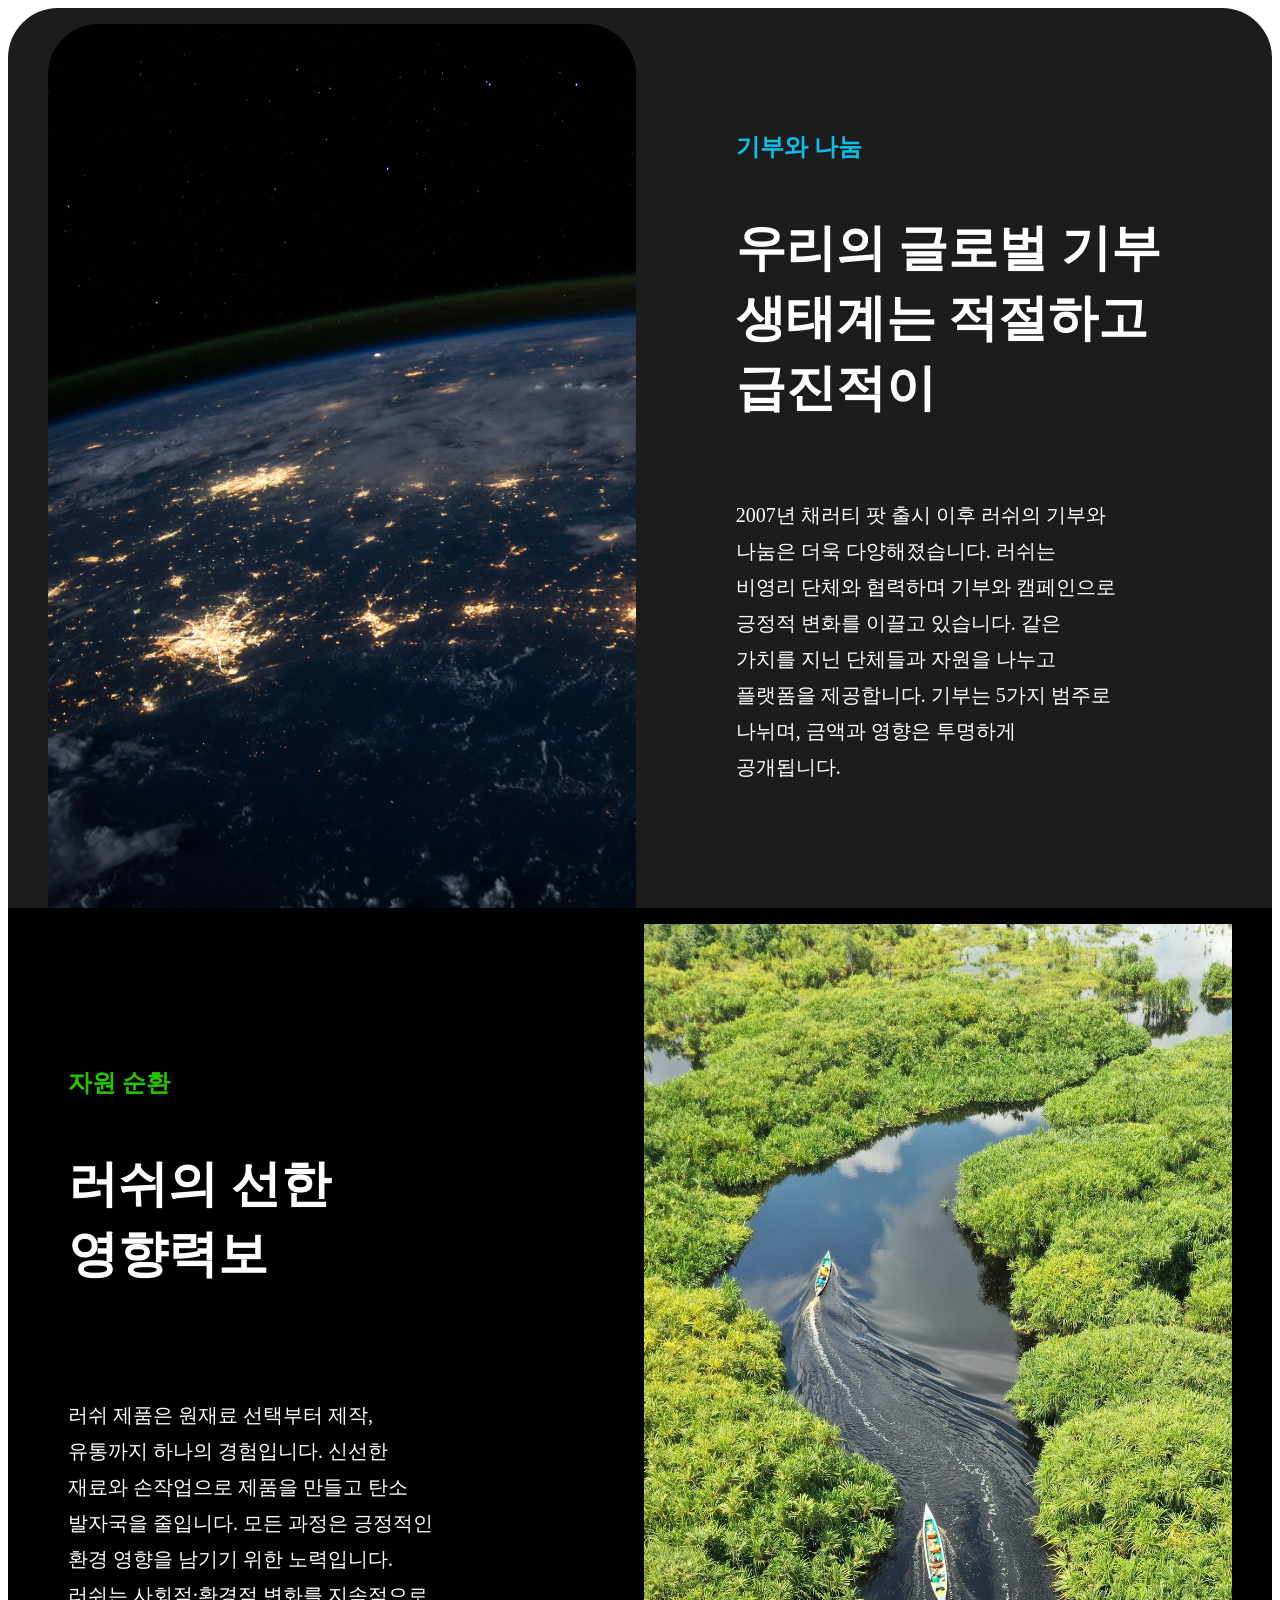
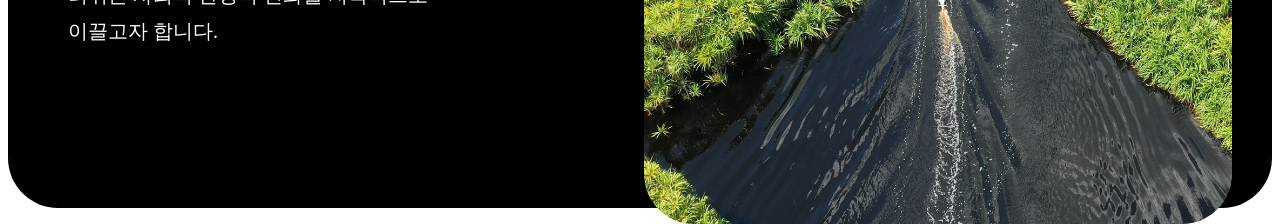
==== 실험실.html @ fdab133f "10" ====
<!DOCTYPE html>
<html lang="ko">

<head>
  <meta charset="UTF-8" />
  <meta name="viewport" content="width=device-width, initial-scale=1.0" />
  <title>Campaign Scroll Typing</title>
  <style>
    /* campaign_container */
    .campaign_container.donate>figure {
      background: url(../image/campaign_1.svg);
      width: 50%;
      height: 100vh;
      border-radius: 50px 50px 0 0;
      background-size: cover;
    }

    .campaign_container.resource>figure {
      background: url(../image/campaign_2.svg);
      width: 50%;
      height: 100vh;
      border-radius: 0 0 50px 50px;
      background-size: cover;
    }

    .campaign_container {
      display: flex;
      background-color: #1d1c1c;
      color: #fff;
      height: 100vh;
      opacity: 0;
      transform: translateY(40px);
      transition: 1s ease-out, transform 1s ease-out;
      border-radius: 50px 50px 0 0;
    }

    .campaign_container.resource {
      border-radius: 0 0 50px 50px;
      background-color: #000;
    }

    .campaign_container.visible {
      opacity: 1;
      transform: translateY(0);
    }

    .campaign_top.donate>h2 {
      color: #0DBFE7;
      font-size: 24px;
      margin-bottom: 20px;
    }

    .campaign_top.resource>h2 {
      color: #28C400;
      font-size: 24px;
      margin-bottom: 20px;
    }

    .campaign_text_content {
      width: 50%;
      height: 100vh;
      display: flex;
      flex-direction: column;
      justify-content: space-evenly;
      padding: 100px 60px;
      box-sizing: border-box;
    }

    .campaign_top>p {
      line-height: 1.4;
      font-size: 50px;
      font-weight: 600;
      width: 90%;
      word-break: keep-all;
    }

    .campaign_text_content>p {
      font-size: 20px;
      width: 80%;
      line-height: 36px;
      word-break: keep-all;
    }
  </style>
</head>

<body>

  <section class="campaign_container donate">
    <figure></figure>
    <div class="campaign_text_content">
      <div class="campaign_top donate">
        <h2>기부와 나눔</h2>
        <p id="donate-typewriter"></p>
      </div>
      <p>
        2007년 채러티 팟 출시 이후 러쉬의 기부와 나눔은 더욱 다양해졌습니다.
        러쉬는 비영리 단체와 협력하며 기부와 캠페인으로 긍정적 변화를 이끌고 있습니다.
        같은 가치를 지닌 단체들과 자원을 나누고 플랫폼을 제공합니다.
        기부는 5가지 범주로 나뉘며, 금액과 영향은 투명하게 공개됩니다.
      </p>
    </div>
  </section>

  <section class="campaign_container resource">
    <div class="campaign_text_content">
      <div class="campaign_top resource">
        <h2>자원 순환</h2>
        <p id="resource-typewriter"></p>
      </div>
      <p>
        러쉬 제품은 원재료 선택부터 제작, 유통까지 하나의 경험입니다.
        신선한 재료와 손작업으로 제품을 만들고 탄소 발자국을 줄입니다.
        모든 과정은 긍정적인 환경 영향을 남기기 위한 노력입니다.
        러쉬는 사회적·환경적 변화를 지속적으로 이끌고자 합니다.
      </p>
    </div>
    <figure></figure>
  </section>

  <script>
    const fadeupSection = document.querySelectorAll(".campaign_container");

    const observer = new IntersectionObserver((entries) => {
      entries.forEach(entry => {
        if (entry.isIntersecting) {
          entry.target.classList.add('visible');
        }
      });
    }, {
      threshold: 0.2
    });

    fadeupSection.forEach(section => observer.observe(section));

    const donateText = `우리의 글로벌 기부 생태계는
적절하고 급진적이며 광범위 합니다.`;
    const resourceText = `러쉬의 선한 영향력보고서`;

    const speed = 60;

    function typeWriter(targetId, text, callback) {
      let i = 0;
      const element = document.getElementById(targetId);

      function typing() {
        if (i < text.length) {
          element.innerHTML += text.charAt(i);
          i++;
          setTimeout(typing, speed);
        } else {
          if (callback) callback();
        }
      }
      typing();
    }

    window.onload = function () {
      const donateContainer = document.querySelector(".campaign_container.donate");
      const resourceContainer = document.querySelector(".campaign_container.resource");

      let donateStarted = false;
      let resourceStarted = false;

      const observer = new IntersectionObserver((entries) => {
        entries.forEach(entry => {
          if (entry.isIntersecting) {
            if (entry.target.classList.contains('donate') && !donateStarted) {
              donateStarted = true;
              entry.target.classList.add('visible');
              typeWriter("donate-typewriter", donateText);
            }
            if (entry.target.classList.contains('resource') && !resourceStarted) {
              resourceStarted = true;
              entry.target.classList.add('visible');
              typeWriter("resource-typewriter", resourceText);
            }
          }
        })
      }, {
        threshold: 0.5
      })
      observer.observe(donateContainer);
      observer.observe(resourceContainer);
    }
    F
  </script>

</body>

</html>
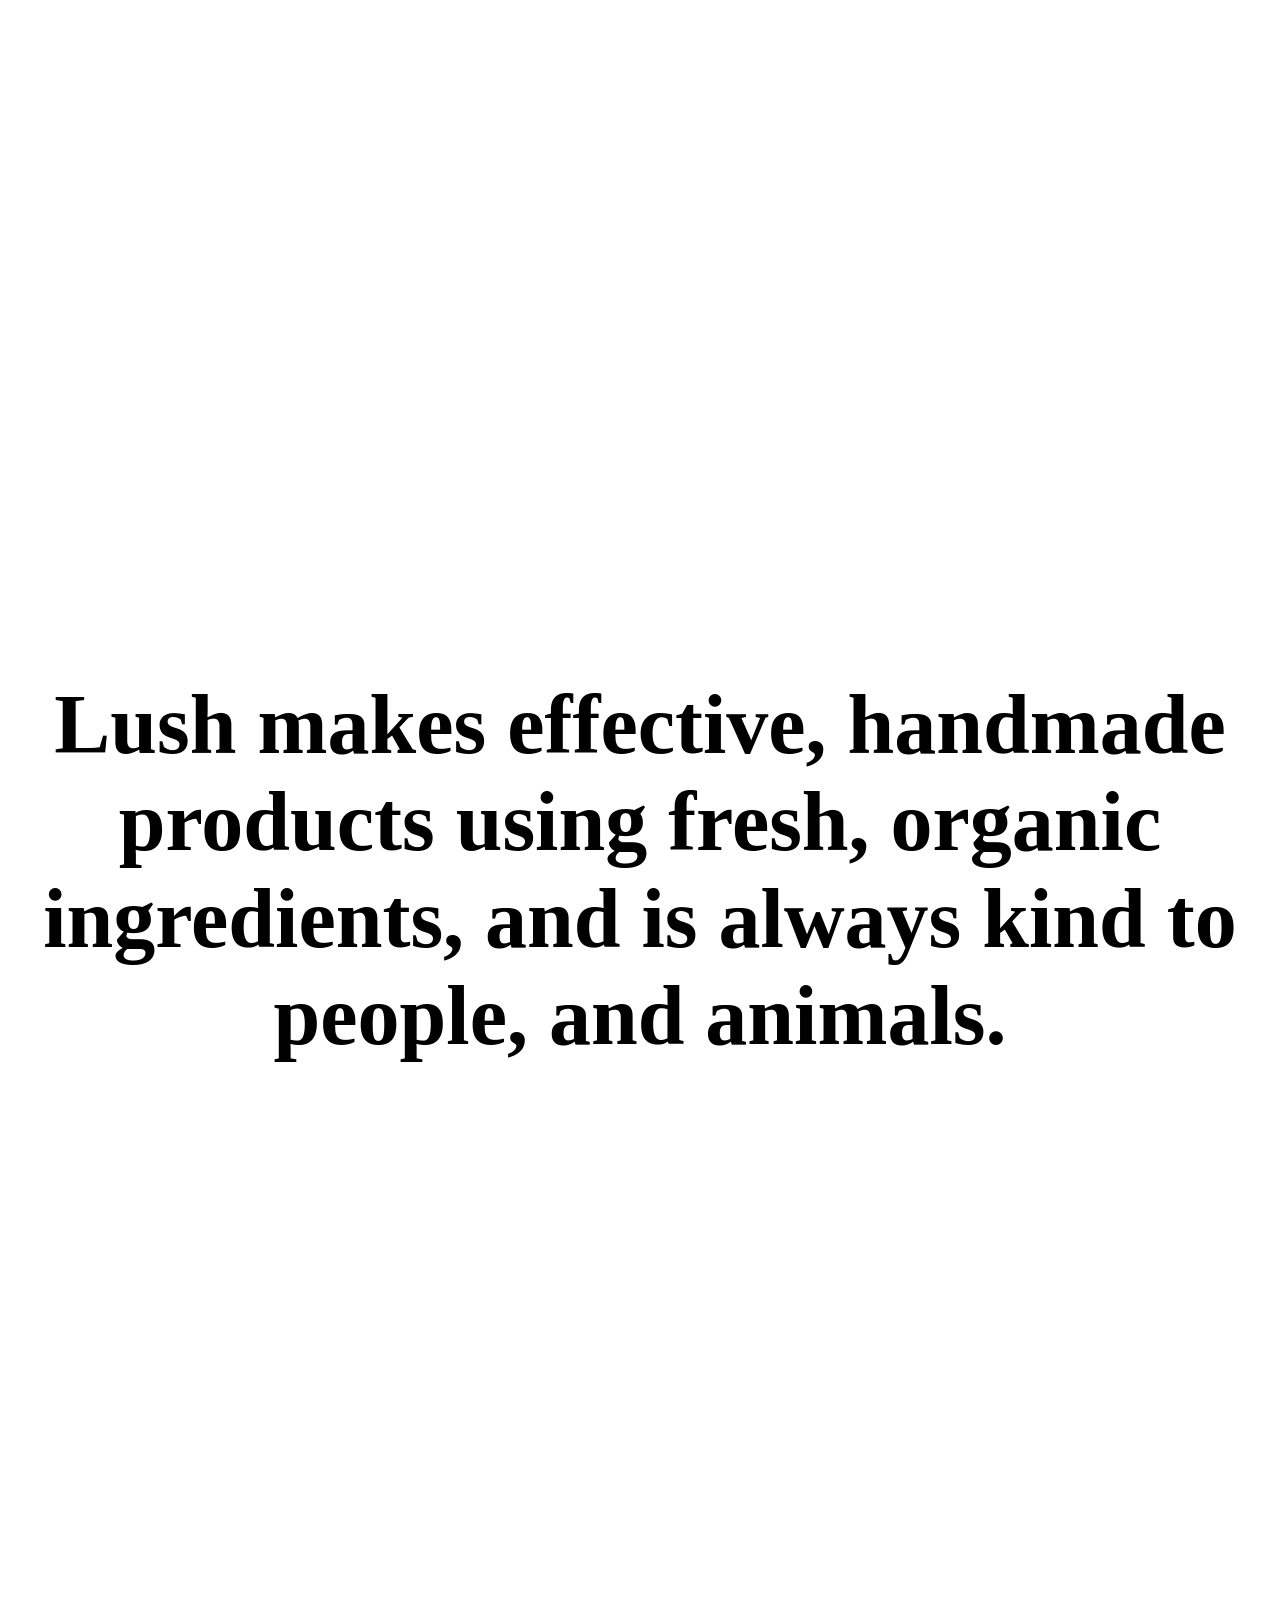
==== commit 8bb60159: "11" ====
--- a/실험실.html
+++ b/실험실.html
@@ -6,185 +6,202 @@
   <meta name="viewport" content="width=device-width, initial-scale=1.0" />
   <title>Campaign Scroll Typing</title>
   <style>
-    /* campaign_container */
-    .campaign_container.donate>figure {
-      background: url(../image/campaign_1.svg);
-      width: 50%;
-      height: 100vh;
-      border-radius: 50px 50px 0 0;
-      background-size: cover;
-    }
-
-    .campaign_container.resource>figure {
-      background: url(../image/campaign_2.svg);
-      width: 50%;
-      height: 100vh;
-      border-radius: 0 0 50px 50px;
-      background-size: cover;
-    }
-
-    .campaign_container {
-      display: flex;
-      background-color: #1d1c1c;
+    .main_container {
       color: #fff;
-      height: 100vh;
-      opacity: 0;
-      transform: translateY(40px);
-      transition: 1s ease-out, transform 1s ease-out;
-      border-radius: 50px 50px 0 0;
-    }
-
-    .campaign_container.resource {
-      border-radius: 0 0 50px 50px;
-      background-color: #000;
-    }
-
-    .campaign_container.visible {
-      opacity: 1;
-      transform: translateY(0);
-    }
-
-    .campaign_top.donate>h2 {
-      color: #0DBFE7;
-      font-size: 24px;
-      margin-bottom: 20px;
-    }
-
-    .campaign_top.resource>h2 {
-      color: #28C400;
-      font-size: 24px;
-      margin-bottom: 20px;
-    }
-
-    .campaign_text_content {
-      width: 50%;
-      height: 100vh;
+      z-index: 1;
+      width: 100%;
+      height: 400vh;
       display: flex;
       flex-direction: column;
-      justify-content: space-evenly;
-      padding: 100px 60px;
-      box-sizing: border-box;
-    }
-
-    .campaign_top>p {
-      line-height: 1.4;
-      font-size: 50px;
+      gap: 400px;
+    }
+
+    header {
+      padding: 32px;
+      display: flex;
+      align-items: center;
+      width: 50%;
+      justify-content: space-between;
+      z-index: 2;
+      position: relative;
+    }
+
+    .header_menu_button {
+      display: flex;
+      align-items: center;
+    }
+
+    .ham_container {
+      padding: 16px 0;
+    }
+
+    .hamburger {
+      width: 40px;
+      height: 3px;
+      background-color: #fff;
+      position: relative;
+      transition: 0.3s;
+    }
+
+    .hamburger.active {
+      background-color: transparent;
+    }
+
+    .hamburger::before,
+    .hamburger::after {
+      content: "";
+      width: 40px;
+      height: 3px;
+      background-color: #fff;
+      display: block;
+      position: absolute;
+      left: 0;
+      transition: 0.3s;
+    }
+
+    .hamburger::before {
+      top: -10px;
+    }
+
+    .hamburger::after {
+      top: 10px;
+    }
+
+    .hamburger.active::before {
+      transform: rotate(-45deg);
+      top: 0;
+      background-color: #fff;
+    }
+
+    .hamburger.active::after {
+      transform: rotate(45deg);
+      top: 0;
+      background-color: #fff;
+    }
+
+    .header_menu_button>p {
+      font-size: 28px;
+      font-weight: 900;
+      margin-left: 16px;
+    }
+
+    .wrapper {
+      width: 100%;
+      height: 100vh;
+      background: rgba(0, 0, 0, 0.5);
+      position: absolute;
+      top: 0;
+      left: 0;
+      opacity: 0;
+      transition: 0.5s;
+    }
+
+    .wrapper.active {
+      opacity: 1;
+    }
+
+    .header_menu {
+      position: absolute;
+      top: 50%;
+      right: 15%;
+      transform: translateY(-50%);
+    }
+
+    .header_menu>li {
+      line-height: 72px;
+      font-size: 40px;
       font-weight: 600;
-      width: 90%;
-      word-break: keep-all;
-    }
-
-    .campaign_text_content>p {
-      font-size: 20px;
-      width: 80%;
-      line-height: 36px;
-      word-break: keep-all;
+    }
+
+    #main_typewriter {
+      font-size: 84px;
+      font-weight: 600;
+      padding: 32px;
+      position: sticky;
+      text-align: center;
+    }
+
+    #main_typewriter.hidden {
+      opacity: 0;
+    }
+
+    #main_typewriter span {
+      color: #7e7878;
+      transition: color 0.3s ease;
+    }
+
+    #main_typewriter span.active {
+      color: #000;
     }
   </style>
 </head>
 
 <body>
-
-  <section class="campaign_container donate">
-    <figure></figure>
-    <div class="campaign_text_content">
-      <div class="campaign_top donate">
-        <h2>기부와 나눔</h2>
-        <p id="donate-typewriter"></p>
+  <section class="main_container">
+    <header>
+      <h1>
+        <img src="./image/logo.svg" alt="로고">
+      </h1>
+      <div class="header_menu_button">
+        <div class="ham_container">
+          <div class="hamburger"></div>
+        </div>
+        <p>menu</p>
       </div>
-      <p>
-        2007년 채러티 팟 출시 이후 러쉬의 기부와 나눔은 더욱 다양해졌습니다.
-        러쉬는 비영리 단체와 협력하며 기부와 캠페인으로 긍정적 변화를 이끌고 있습니다.
-        같은 가치를 지닌 단체들과 자원을 나누고 플랫폼을 제공합니다.
-        기부는 5가지 범주로 나뉘며, 금액과 영향은 투명하게 공개됩니다.
-      </p>
+    </header>
+    <div class="wrapper">
+      <ul class="header_menu">
+        <li>Hair</li>
+        <li>Face</li>
+        <li>Hand</li>
+        <li>Body</li>
+        <li>location</li>
+      </ul>
+    </div>
+    <div class="main_text_content">
+      <p id="main_typewriter"></p>
     </div>
   </section>
 
-  <section class="campaign_container resource">
-    <div class="campaign_text_content">
-      <div class="campaign_top resource">
-        <h2>자원 순환</h2>
-        <p id="resource-typewriter"></p>
-      </div>
-      <p>
-        러쉬 제품은 원재료 선택부터 제작, 유통까지 하나의 경험입니다.
-        신선한 재료와 손작업으로 제품을 만들고 탄소 발자국을 줄입니다.
-        모든 과정은 긍정적인 환경 영향을 남기기 위한 노력입니다.
-        러쉬는 사회적·환경적 변화를 지속적으로 이끌고자 합니다.
-      </p>
-    </div>
-    <figure></figure>
-  </section>
-
   <script>
-    const fadeupSection = document.querySelectorAll(".campaign_container");
-
-    const observer = new IntersectionObserver((entries) => {
-      entries.forEach(entry => {
-        if (entry.isIntersecting) {
-          entry.target.classList.add('visible');
-        }
-      });
-    }, {
-      threshold: 0.2
+    const text = "Lush makes effective, handmade products using fresh, organic ingredients, and is always kind to people, and animals."
+
+    const container = document.getElementById("main_typewriter");
+
+    const words = text.split(/(\s+)/);
+
+    words.forEach(word => {
+      const span = document.createElement('span');
+      span.textContent = word;
+      container.appendChild(span);
     });
 
-    fadeupSection.forEach(section => observer.observe(section));
-
-    const donateText = `우리의 글로벌 기부 생태계는
-적절하고 급진적이며 광범위 합니다.`;
-    const resourceText = `러쉬의 선한 영향력보고서`;
-
-    const speed = 60;
-
-    function typeWriter(targetId, text, callback) {
-      let i = 0;
-      const element = document.getElementById(targetId);
-
-      function typing() {
-        if (i < text.length) {
-          element.innerHTML += text.charAt(i);
-          i++;
-          setTimeout(typing, speed);
-        } else {
-          if (callback) callback();
-        }
+    const spans = container.querySelectorAll('span');
+    const totalWords = spans.length;
+
+    let lastScrollY = window.scrollY;
+
+    window.addEventListener('scroll', () => {
+      const currentScrollY = window.scrollY;
+
+      if (currentScrollY > lastScrollY) { // 스크롤 내릴 때만 활성화 업데이트
+        const containerRect = container.getBoundingClientRect();
+        const windowHeight = window.innerHeight;
+
+        const scrollY = Math.min(Math.max(0, windowHeight - containerRect.top), windowHeight);
+        const scrollRatio = scrollY / windowHeight;
+
+        const activeCount = Math.floor(scrollRatio * totalWords);
+
+        spans.forEach((span, index) => {
+          if (index <= activeCount) {
+            span.classList.add('active');
+          }
+        });
       }
-      typing();
-    }
-
-    window.onload = function () {
-      const donateContainer = document.querySelector(".campaign_container.donate");
-      const resourceContainer = document.querySelector(".campaign_container.resource");
-
-      let donateStarted = false;
-      let resourceStarted = false;
-
-      const observer = new IntersectionObserver((entries) => {
-        entries.forEach(entry => {
-          if (entry.isIntersecting) {
-            if (entry.target.classList.contains('donate') && !donateStarted) {
-              donateStarted = true;
-              entry.target.classList.add('visible');
-              typeWriter("donate-typewriter", donateText);
-            }
-            if (entry.target.classList.contains('resource') && !resourceStarted) {
-              resourceStarted = true;
-              entry.target.classList.add('visible');
-              typeWriter("resource-typewriter", resourceText);
-            }
-          }
-        })
-      }, {
-        threshold: 0.5
-      })
-      observer.observe(donateContainer);
-      observer.observe(resourceContainer);
-    }
-    F
-  </script>
-
+
+      lastScrollY = currentScrollY;
+    });
+    </script>
 </body>
-
 </html>
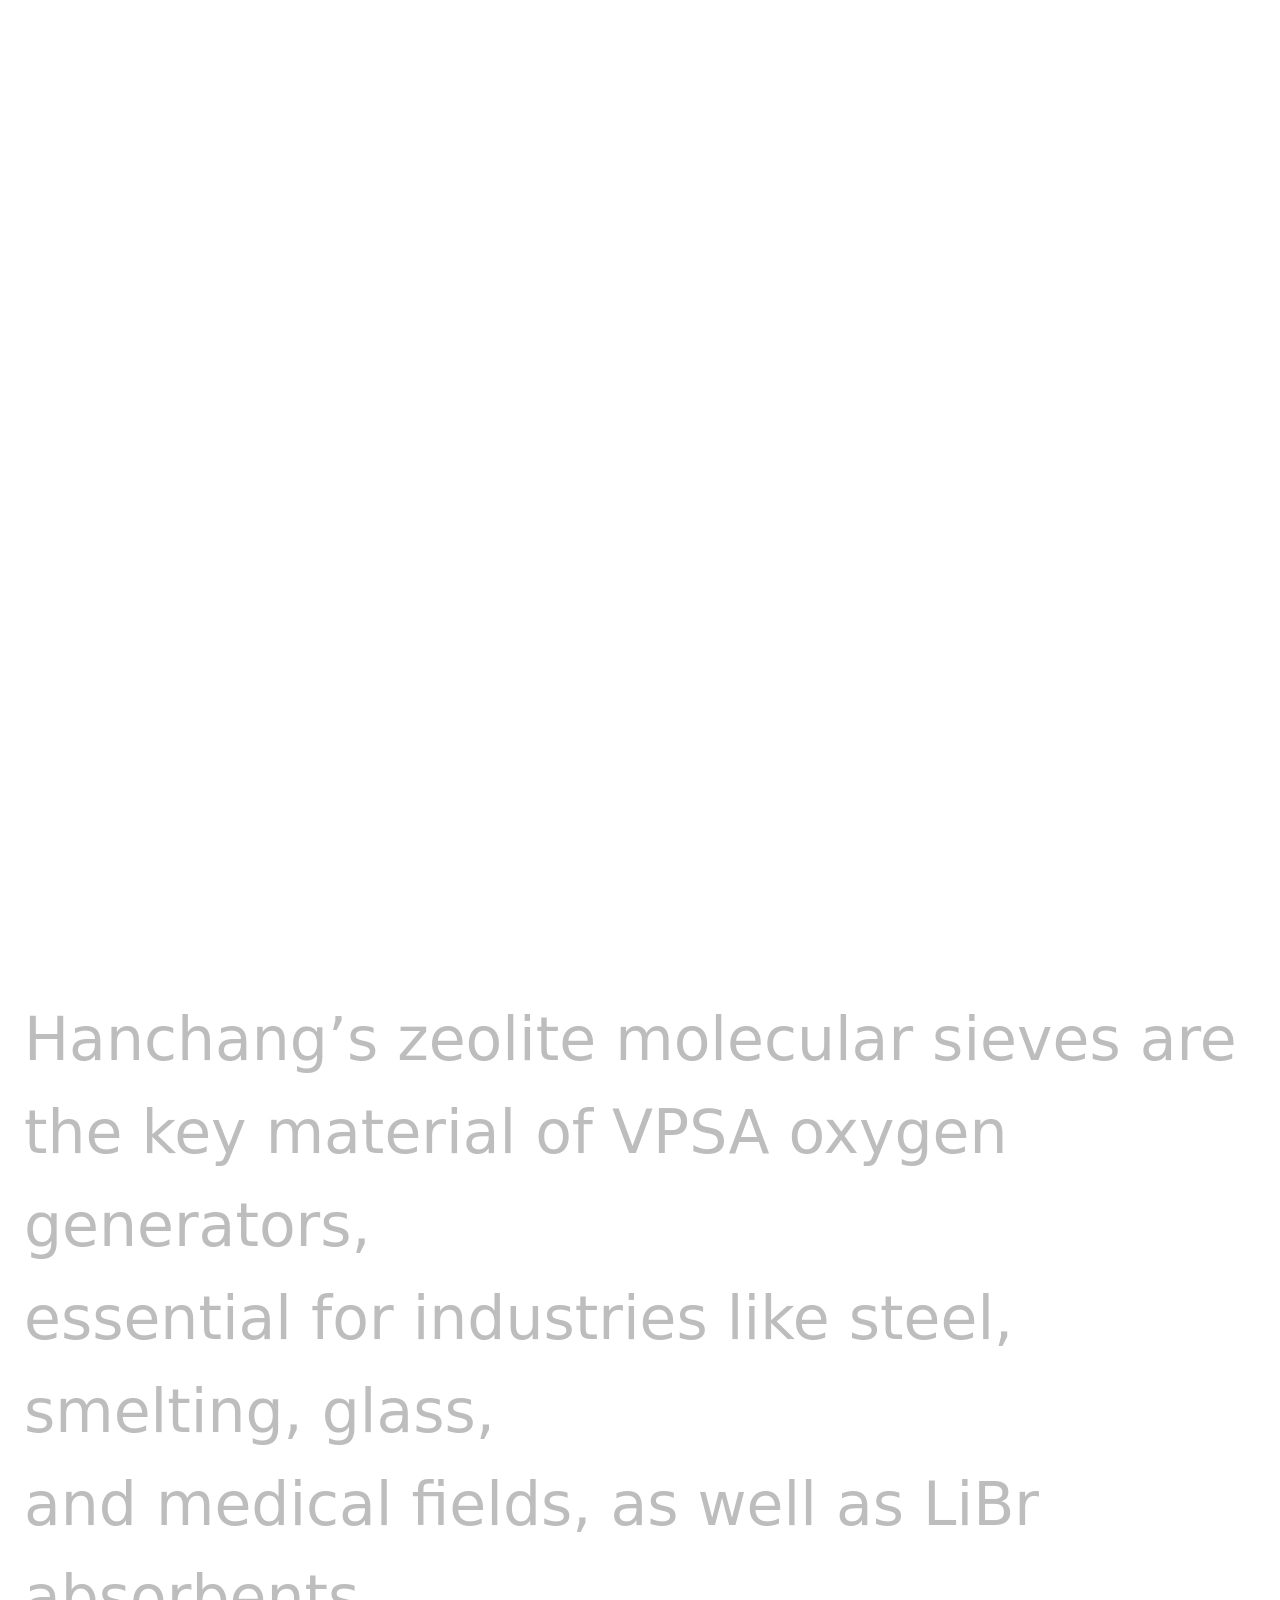
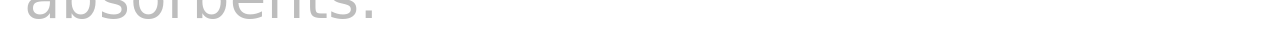
==== commit 91aac8d7: "12" ====
--- a/실험실.html
+++ b/실험실.html
@@ -2,206 +2,85 @@
 <html lang="ko">
 
 <head>
-  <meta charset="UTF-8" />
-  <meta name="viewport" content="width=device-width, initial-scale=1.0" />
-  <title>Campaign Scroll Typing</title>
-  <style>
-    .main_container {
-      color: #fff;
-      z-index: 1;
-      width: 100%;
-      height: 400vh;
-      display: flex;
-      flex-direction: column;
-      gap: 400px;
-    }
+    <meta charset="UTF-8">
+    <meta name="viewport" content="width=device-width, initial-scale=1.0">
+    <title>Document</title>
+    <style>
+        body {
+            margin: 0;
+            font-family: system-ui, sans-serif;
+        }
 
-    header {
-      padding: 32px;
-      display: flex;
-      align-items: center;
-      width: 50%;
-      justify-content: space-between;
-      z-index: 2;
-      position: relative;
-    }
+        .fill-text {
+            /* 기본 “연필선” 색 */
+            color: #bdbdbd;
+            font-size: 1.25rem;
+            line-height: 1.55;
+            white-space: pre-line;
+            /* 줄바꿈 유지 */
+            margin: 0 24px;
+            position: relative;
+            font-size: 60px;
+        }
 
-    .header_menu_button {
-      display: flex;
-      align-items: center;
-    }
+        /* 검정으로 채워질 가상요소 */
+        .fill-text::after {
+            content: attr(data-text);
+            position: absolute;
+            top: 93px;
 
-    .ham_container {
-      padding: 16px 0;
-    }
+            /* 글자 내부만 배경이 보이도록 */
+            -webkit-background-clip: text;
+            background-clip: text;
+            color: transparent;
 
-    .hamburger {
-      width: 40px;
-      height: 3px;
-      background-color: #fff;
-      position: relative;
-      transition: 0.3s;
-    }
+            /* 처음에는 폭 0%인 검정 그라디언트 */
+            background-image: linear-gradient(90deg, #000 0 0);
+            background-repeat: no-repeat;
+            background-size: 0% 100%;
 
-    .hamburger.active {
-      background-color: transparent;
-    }
+            transition: background-size 1.2s ease-out;
+        }
 
-    .hamburger::before,
-    .hamburger::after {
-      content: "";
-      width: 40px;
-      height: 3px;
-      background-color: #fff;
-      display: block;
-      position: absolute;
-      left: 0;
-      transition: 0.3s;
-    }
-
-    .hamburger::before {
-      top: -10px;
-    }
-
-    .hamburger::after {
-      top: 10px;
-    }
-
-    .hamburger.active::before {
-      transform: rotate(-45deg);
-      top: 0;
-      background-color: #fff;
-    }
-
-    .hamburger.active::after {
-      transform: rotate(45deg);
-      top: 0;
-      background-color: #fff;
-    }
-
-    .header_menu_button>p {
-      font-size: 28px;
-      font-weight: 900;
-      margin-left: 16px;
-    }
-
-    .wrapper {
-      width: 100%;
-      height: 100vh;
-      background: rgba(0, 0, 0, 0.5);
-      position: absolute;
-      top: 0;
-      left: 0;
-      opacity: 0;
-      transition: 0.5s;
-    }
-
-    .wrapper.active {
-      opacity: 1;
-    }
-
-    .header_menu {
-      position: absolute;
-      top: 50%;
-      right: 15%;
-      transform: translateY(-50%);
-    }
-
-    .header_menu>li {
-      line-height: 72px;
-      font-size: 40px;
-      font-weight: 600;
-    }
-
-    #main_typewriter {
-      font-size: 84px;
-      font-weight: 600;
-      padding: 32px;
-      position: sticky;
-      text-align: center;
-    }
-
-    #main_typewriter.hidden {
-      opacity: 0;
-    }
-
-    #main_typewriter span {
-      color: #7e7878;
-      transition: color 0.3s ease;
-    }
-
-    #main_typewriter span.active {
-      color: #000;
-    }
-  </style>
+        /* 화면에 들어오면 0 → 100 % 로 채우기 */
+        .fill-text.revealed::after {
+            background-size: 100% 100%;
+        }
+    </style>
 </head>
 
 <body>
-  <section class="main_container">
-    <header>
-      <h1>
-        <img src="./image/logo.svg" alt="로고">
-      </h1>
-      <div class="header_menu_button">
-        <div class="ham_container">
-          <div class="hamburger"></div>
-        </div>
-        <p>menu</p>
-      </div>
-    </header>
-    <div class="wrapper">
-      <ul class="header_menu">
-        <li>Hair</li>
-        <li>Face</li>
-        <li>Hand</li>
-        <li>Body</li>
-        <li>location</li>
-      </ul>
-    </div>
-    <div class="main_text_content">
-      <p id="main_typewriter"></p>
-    </div>
-  </section>
+    <section style="height:100vh"></section> <!-- 테스트용 여유 스크롤 -->
 
-  <script>
-    const text = "Lush makes effective, handmade products using fresh, organic ingredients, and is always kind to people, and animals."
+    <p class="fill-text" data-text="Hanchang’s zeolite molecular sieves are
+    the key material of VPSA oxygen generators,
+    essential for industries like steel, smelting, glass,
+    and medical fields, as well as LiBr absorbents.">
+        Hanchang’s zeolite molecular sieves are
+        the key material of VPSA oxygen generators,
+        essential for industries like steel, smelting, glass,
+        and medical fields, as well as LiBr absorbents.
+    </p>
 
-    const container = document.getElementById("main_typewriter");
 
-    const words = text.split(/(\s+)/);
+    <script>
+        const target = document.querySelector('.fill-text');
 
-    words.forEach(word => {
-      const span = document.createElement('span');
-      span.textContent = word;
-      container.appendChild(span);
-    });
+        const io = new IntersectionObserver(entries => {
+            entries.forEach(e => {
+                if (e.isIntersecting) {
+                    target.classList.add('revealed');   // 보이면 색 채우기
+                } else {
+                    target.classList.remove('revealed'); // 벗어나면 다시 회색
+                }
+            });
+        }, { threshold: 0.6 });  // 60 % 정도 보일 때 트리거
 
-    const spans = container.querySelectorAll('span');
-    const totalWords = spans.length;
+        io.observe(target);
 
-    let lastScrollY = window.scrollY;
 
-    window.addEventListener('scroll', () => {
-      const currentScrollY = window.scrollY;
-
-      if (currentScrollY > lastScrollY) { // 스크롤 내릴 때만 활성화 업데이트
-        const containerRect = container.getBoundingClientRect();
-        const windowHeight = window.innerHeight;
-
-        const scrollY = Math.min(Math.max(0, windowHeight - containerRect.top), windowHeight);
-        const scrollRatio = scrollY / windowHeight;
-
-        const activeCount = Math.floor(scrollRatio * totalWords);
-
-        spans.forEach((span, index) => {
-          if (index <= activeCount) {
-            span.classList.add('active');
-          }
-        });
-      }
-
-      lastScrollY = currentScrollY;
-    });
     </script>
 </body>
+
+
 </html>
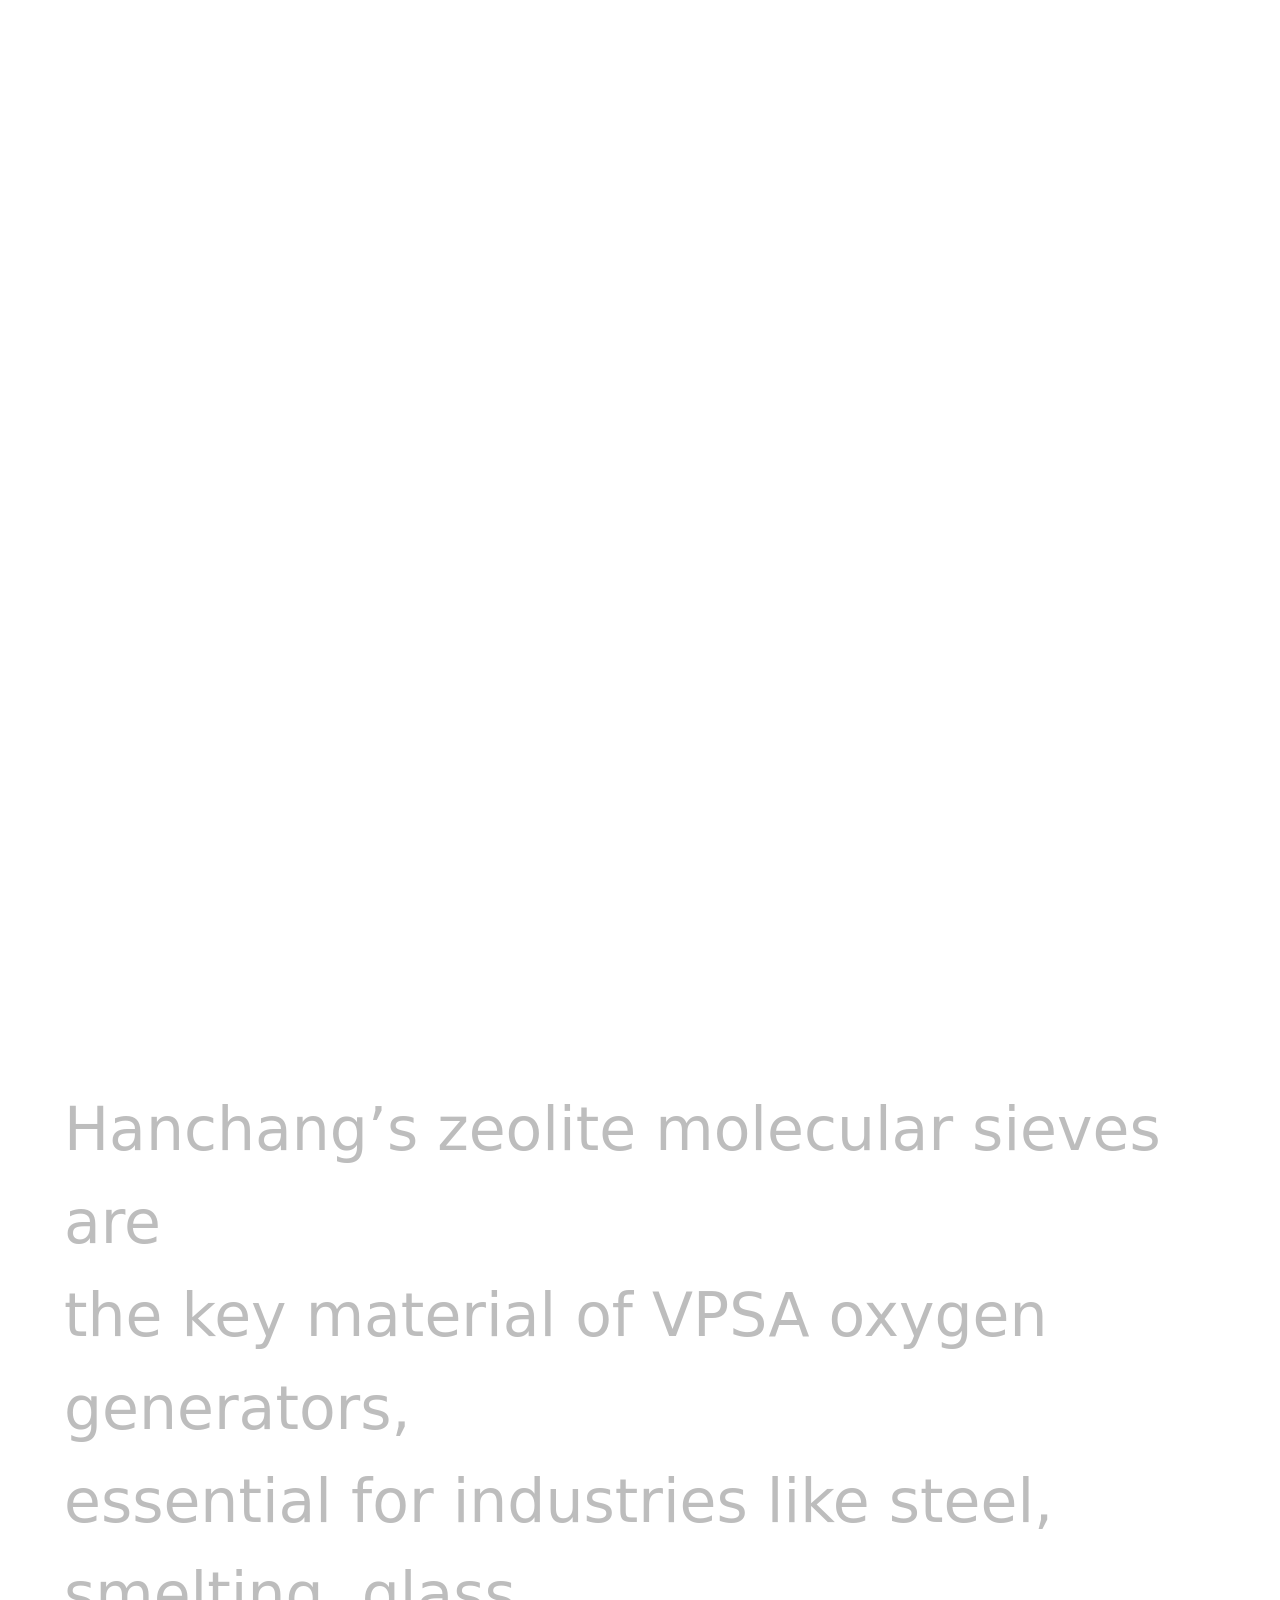
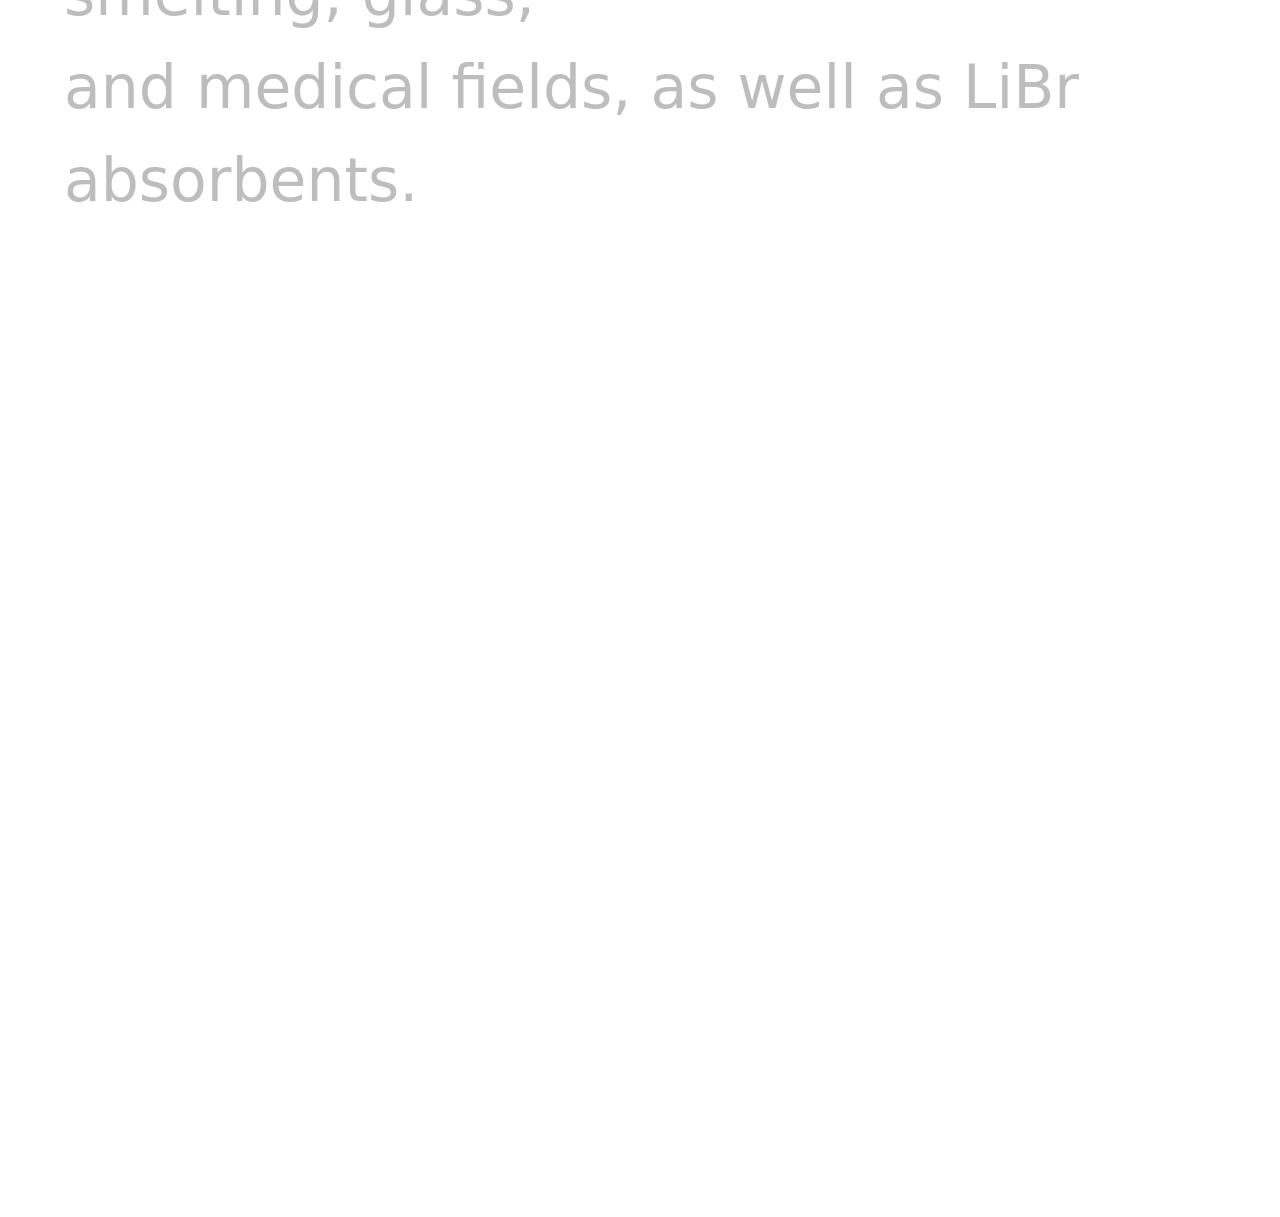
==== commit eef77085: "13" ====
--- a/실험실.html
+++ b/실험실.html
@@ -18,7 +18,7 @@
             line-height: 1.55;
             white-space: pre-line;
             /* 줄바꿈 유지 */
-            margin: 0 24px;
+            margin: 0 5vw;
             position: relative;
             font-size: 60px;
         }
@@ -50,7 +50,7 @@
 </head>
 
 <body>
-    <section style="height:100vh"></section> <!-- 테스트용 여유 스크롤 -->
+    <section style="height:110vh"></section> <!-- 테스트용 여유 스크롤 -->
 
     <p class="fill-text" data-text="Hanchang’s zeolite molecular sieves are
     the key material of VPSA oxygen generators,
@@ -62,6 +62,7 @@
         and medical fields, as well as LiBr absorbents.
     </p>
 
+    <section style="height:110vh"></section>
 
     <script>
         const target = document.querySelector('.fill-text');
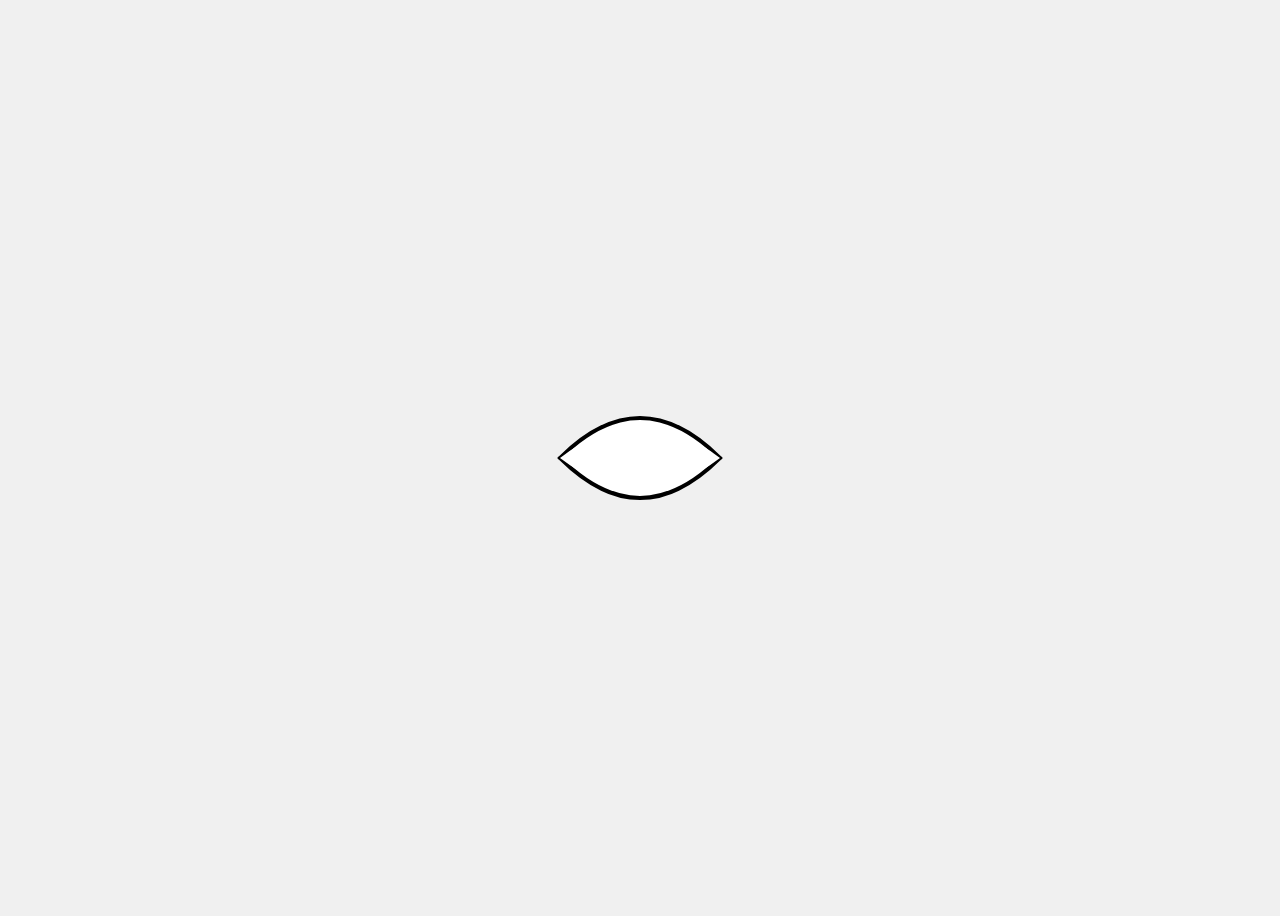
==== commit e81acfc2: "1" ====
--- a/실험실.html
+++ b/실험실.html
@@ -1,87 +1,41 @@
 <!DOCTYPE html>
-<html lang="ko">
+<html lang="en">
+<head>
+  <meta charset="UTF-8">
+  <title>Eye Blink</title>
+  <style>
+    body {
+      background-color: #f0f0f0;
+      display: flex;
+      justify-content: center;
+      align-items: center;
+      height: 100vh;
+    }
+  </style>
+</head>
+<body>
 
-<head>
-    <meta charset="UTF-8">
-    <meta name="viewport" content="width=device-width, initial-scale=1.0">
-    <title>Document</title>
-    <style>
-        body {
-            margin: 0;
-            font-family: system-ui, sans-serif;
-        }
+<svg width="200" height="200" viewBox="0 0 200 200">
+  <!-- 눈 모양 (테두리) -->
+  <path d="M 20 100 Q 100 20 180 100 Q 100 180 20 100 Z" fill="white" stroke="black" stroke-width="4"/>
+  
+  <!-- 눈동자 -->
+  <circle cx="100" cy="100" r="20" fill="black" />
 
-        .fill-text {
-            /* 기본 “연필선” 색 */
-            color: #bdbdbd;
-            font-size: 1.25rem;
-            line-height: 1.55;
-            white-space: pre-line;
-            /* 줄바꿈 유지 */
-            margin: 0 5vw;
-            position: relative;
-            font-size: 60px;
-        }
+  <!-- 눈꺼풀 -->
+  <path id="eyelid" d="M 20 100 Q 100 100 180 100 Q 100 100 20 100 Z" fill="white">
+    <animate 
+      attributeName="d" 
+      dur="2s" 
+      repeatCount="indefinite"
+      values="
+        M 20 100 Q 100 100 180 100 Q 100 100 20 100 Z; 
+        M 20 100 Q 100 20 180 100 Q 100 180 20 100 Z; 
+        M 20 100 Q 100 100 180 100 Q 100 100 20 100 Z
+      "
+    />
+  </path>
+</svg>
 
-        /* 검정으로 채워질 가상요소 */
-        .fill-text::after {
-            content: attr(data-text);
-            position: absolute;
-            top: 93px;
-
-            /* 글자 내부만 배경이 보이도록 */
-            -webkit-background-clip: text;
-            background-clip: text;
-            color: transparent;
-
-            /* 처음에는 폭 0%인 검정 그라디언트 */
-            background-image: linear-gradient(90deg, #000 0 0);
-            background-repeat: no-repeat;
-            background-size: 0% 100%;
-
-            transition: background-size 1.2s ease-out;
-        }
-
-        /* 화면에 들어오면 0 → 100 % 로 채우기 */
-        .fill-text.revealed::after {
-            background-size: 100% 100%;
-        }
-    </style>
-</head>
-
-<body>
-    <section style="height:110vh"></section> <!-- 테스트용 여유 스크롤 -->
-
-    <p class="fill-text" data-text="Hanchang’s zeolite molecular sieves are
-    the key material of VPSA oxygen generators,
-    essential for industries like steel, smelting, glass,
-    and medical fields, as well as LiBr absorbents.">
-        Hanchang’s zeolite molecular sieves are
-        the key material of VPSA oxygen generators,
-        essential for industries like steel, smelting, glass,
-        and medical fields, as well as LiBr absorbents.
-    </p>
-
-    <section style="height:110vh"></section>
-
-    <script>
-        const target = document.querySelector('.fill-text');
-
-        const io = new IntersectionObserver(entries => {
-            entries.forEach(e => {
-                if (e.isIntersecting) {
-                    target.classList.add('revealed');   // 보이면 색 채우기
-                } else {
-                    target.classList.remove('revealed'); // 벗어나면 다시 회색
-                }
-            });
-        }, { threshold: 0.6 });  // 60 % 정도 보일 때 트리거
-
-        io.observe(target);
-
-
-    </script>
 </body>
-
-
-</html>+</html>
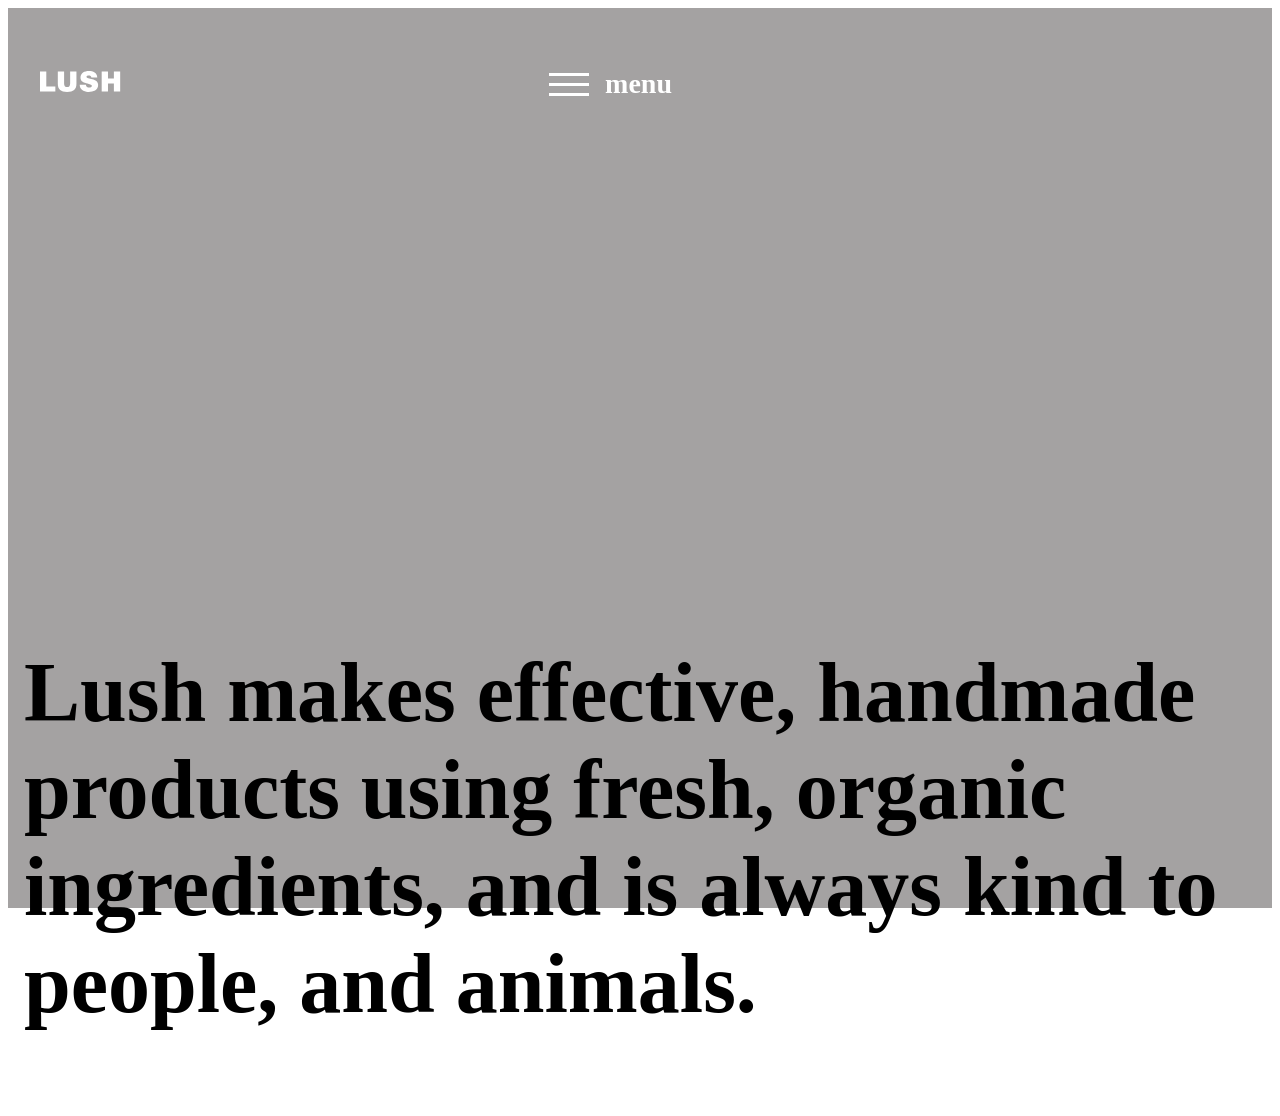
==== commit 3f8f7c80: "Create 실험실.html" ====
--- a/실험실.html
+++ b/실험실.html
@@ -1,41 +1,217 @@
 <!DOCTYPE html>
 <html lang="en">
+
 <head>
-  <meta charset="UTF-8">
-  <title>Eye Blink</title>
-  <style>
-    body {
-      background-color: #f0f0f0;
-      display: flex;
-      justify-content: center;
-      align-items: center;
-      height: 100vh;
-    }
-  </style>
+    <meta charset="UTF-8">
+    <meta name="viewport" content="width=device-width, initial-scale=1.0">
+    <title>Document</title>
+    <style>
+        .main_container {
+            background-color: #a4a2a2;
+            color: #fff;
+            z-index: 1;
+            width: 100%;
+            height: 100vh;
+            display: flex;
+            flex-direction: column;
+            gap: 400px;
+        }
+
+        header {
+            padding: 32px;
+            display: flex;
+            align-items: center;
+            width: 50%;
+            justify-content: space-between;
+            z-index: 2;
+            position: relative;
+        }
+
+        .header_menu_button {
+            display: flex;
+            align-items: center;
+        }
+
+        .ham_container {
+            padding: 16px 0;
+        }
+
+        .hamburger {
+            width: 40px;
+            height: 3px;
+            background-color: #fff;
+            position: relative;
+            transition: 0.3s;
+        }
+
+        .hamburger.active {
+            background-color: transparent;
+        }
+
+        .hamburger::before,
+        .hamburger::after {
+            content: "";
+            width: 40px;
+            height: 3px;
+            background-color: #fff;
+            display: block;
+            position: absolute;
+            left: 0;
+            transition: 0.3s;
+        }
+
+        .hamburger::before {
+            top: -10px;
+        }
+
+        .hamburger::after {
+            top: 10px;
+        }
+
+        .hamburger.active::before {
+            transform: rotate(-45deg);
+            top: 0;
+            background-color: #fff;
+        }
+
+        .hamburger.active::after {
+            transform: rotate(45deg);
+            top: 0;
+            background-color: #fff;
+        }
+
+        .header_menu_button>p {
+            font-size: 28px;
+            font-weight: 900;
+            margin-left: 16px;
+        }
+
+        body.lock-scroll {
+            overflow: hidden;
+            height: 100%;
+            touch-action: none;
+        }
+
+        .wrapper {
+            width: 100%;
+            height: 100vh;
+            background: rgba(0, 0, 0, 0.5);
+            position: absolute;
+            top: 0;
+            left: 0;
+            opacity: 0;
+            transition: 0.5s;
+        }
+
+        .wrapper.active {
+            opacity: 1;
+        }
+
+        .header_menu {
+            position: absolute;
+            top: 50%;
+            right: 15%;
+            transform: translateY(-50%);
+        }
+
+        .header_menu>li {
+            line-height: 72px;
+            font-size: 40px;
+            font-weight: 600;
+        }
+
+        #main_typewriter {
+            font-size: 84px;
+            font-weight: 600;
+            position: relative;
+            padding: 0 16px;
+            color: #000;
+            box-sizing: border-box;
+        }
+
+        #main_typewriter::after {
+            content: attr(data-text);
+            position: absolute;
+            top: 0;
+            left: 0;
+            padding: 0 16px;
+
+            width: 100%;
+            height: 120%;
+            color: transparent;
+            -webkit-background-clip: text;
+            background-clip: text;
+            background-image: linear-gradient(90deg, #fff 0 0);
+
+            background-repeat: no-repeat;
+            background-size: var(--bg-fill, 0%) 100%;
+
+            pointer-events: none;
+        }
+
+        #main_typewriter.revealed::after {
+            background-size: 100% 100%;
+        }
+
+        #main_typewriter.hidden {
+            display: none;
+        }
+    </style>
 </head>
+
 <body>
-
-<svg width="200" height="200" viewBox="0 0 200 200">
-  <!-- 눈 모양 (테두리) -->
-  <path d="M 20 100 Q 100 20 180 100 Q 100 180 20 100 Z" fill="white" stroke="black" stroke-width="4"/>
-  
-  <!-- 눈동자 -->
-  <circle cx="100" cy="100" r="20" fill="black" />
-
-  <!-- 눈꺼풀 -->
-  <path id="eyelid" d="M 20 100 Q 100 100 180 100 Q 100 100 20 100 Z" fill="white">
-    <animate 
-      attributeName="d" 
-      dur="2s" 
-      repeatCount="indefinite"
-      values="
-        M 20 100 Q 100 100 180 100 Q 100 100 20 100 Z; 
-        M 20 100 Q 100 20 180 100 Q 100 180 20 100 Z; 
-        M 20 100 Q 100 100 180 100 Q 100 100 20 100 Z
-      "
-    />
-  </path>
-</svg>
-
+    <section class="main_container">
+        <header>
+            <h1>
+                <img src="./image/logo.svg" alt="로고">
+            </h1>
+            <div class="header_menu_button">
+                <div class="ham_container">
+                    <div class="hamburger"></div>
+                </div>
+                <p>menu</p>
+            </div>
+        </header>
+        <div class="wrapper">
+            <ul class="header_menu">
+                <li>Hair</li>
+                <li>Face</li>
+                <li>Hand</li>
+                <li>Body</li>
+                <li>location</li>
+            </ul>
+        </div>
+        <div class="main_text_content">
+            <p id="main_typewriter"
+                data-text="Lush makes effective, handmade products using fresh, organic ingredients, and is always kind to people, and animals.">
+                Lush makes effective, handmade products using fresh, organic ingredients, and is always kind to people,
+                and animals.
+            </p>
+        </div>
+    </section>
+
+    <script>
+        const target = document.getElementById("main_typewriter");
+        const mainContainer = document.querySelector(".main_container");
+
+        window.addEventListener("scroll", () => {
+            const sectionTop = mainContainer.offsetTop;
+            const sectionHeight = mainContainer.offsetHeight;
+            const scrollY = window.scrollY;
+
+            // 현재 메인 섹션 내에서의 스크롤 거리
+            const distanceScrolled = scrollY - sectionTop;
+
+            // 메인 섹션 내 스크롤 비율 (0 ~ 1 사이)
+            const scrollRatio = Math.min(Math.max(distanceScrolled / sectionHeight, 0), 1);
+
+            const acceleratedRatio = Math.min(scrollRatio * 2.0, 1);
+
+            // 백분율 계산 후 CSS 변수로 적용
+            const percent = acceleratedRatio * 100;
+            target.style.setProperty('--bg-fill', `${percent}%`);
+        });
+    </script>
 </body>
-</html>
+
+</html>
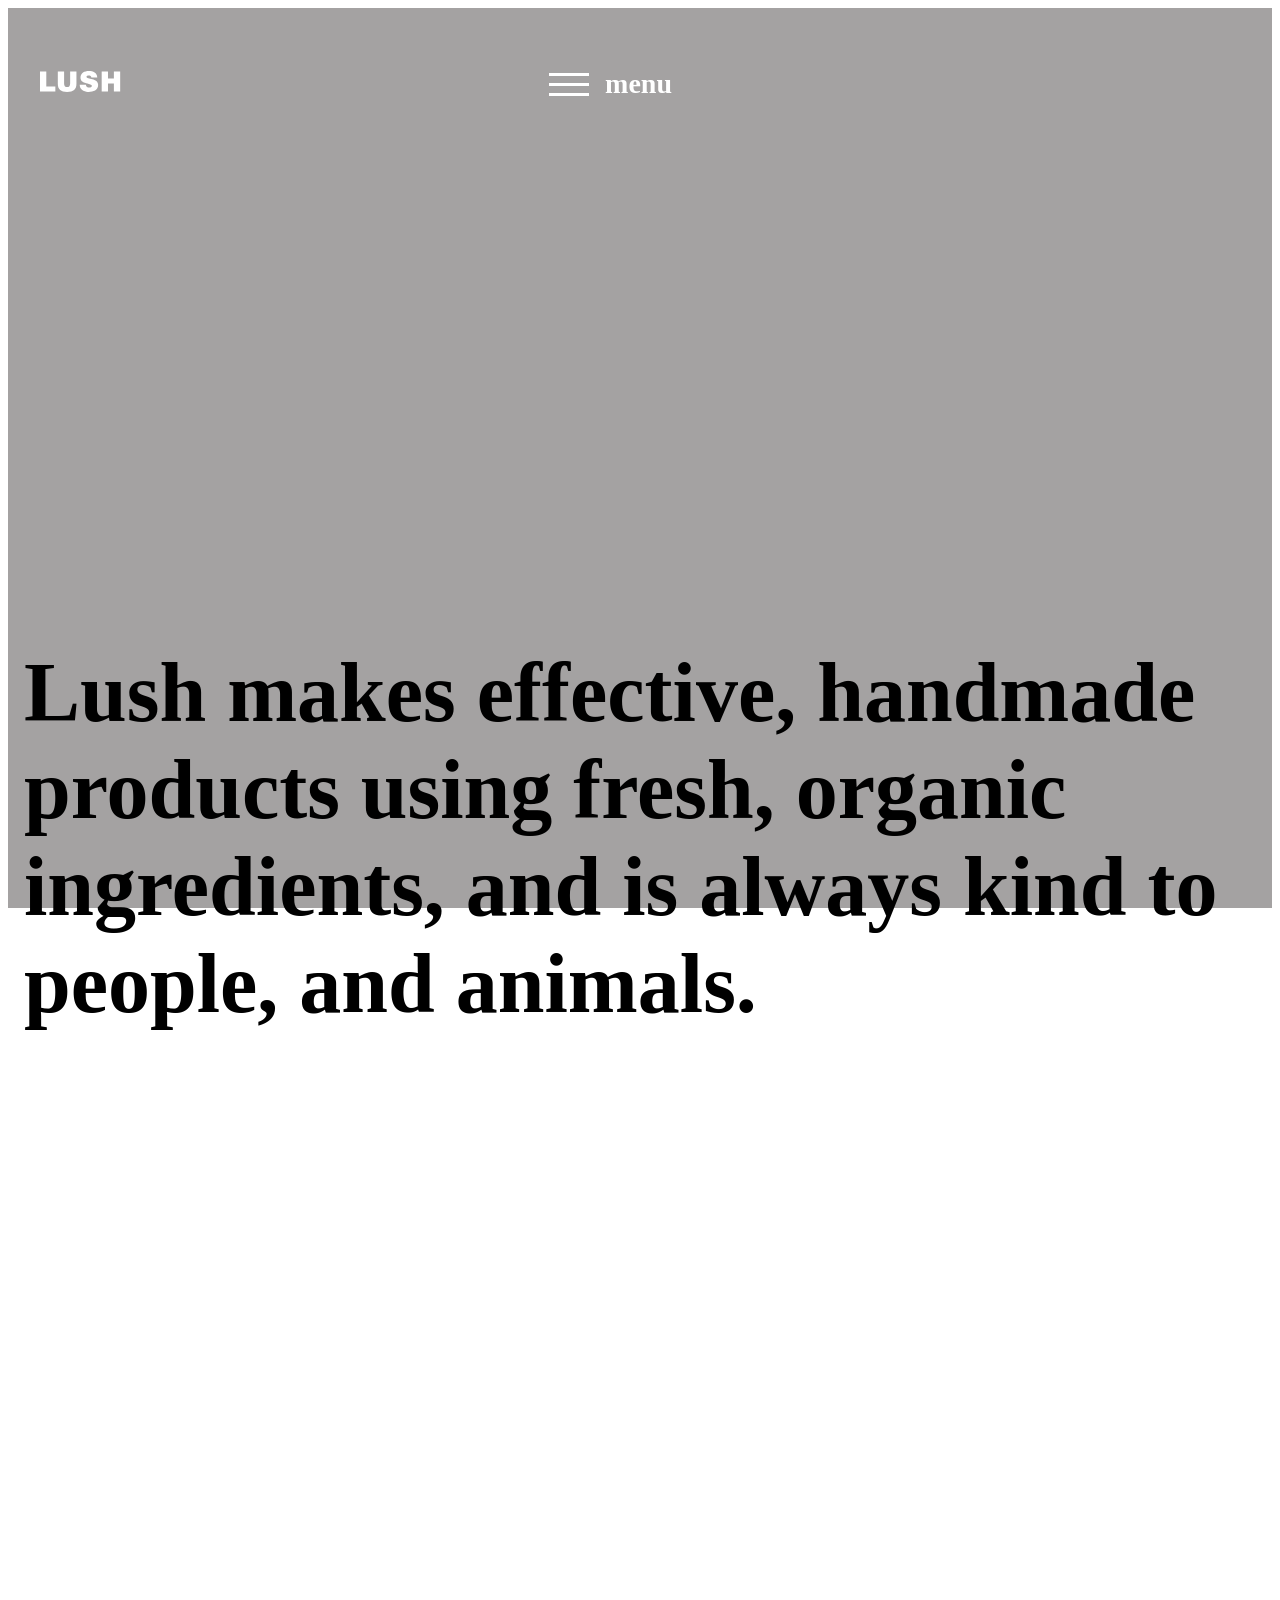
==== commit 8bf604fd: "Update 실험실.html" ====
--- a/실험실.html
+++ b/실험실.html
@@ -6,6 +6,9 @@
     <meta name="viewport" content="width=device-width, initial-scale=1.0">
     <title>Document</title>
     <style>
+        body {
+            height: 400vh;
+        }
         .main_container {
             background-color: #a4a2a2;
             color: #fff;
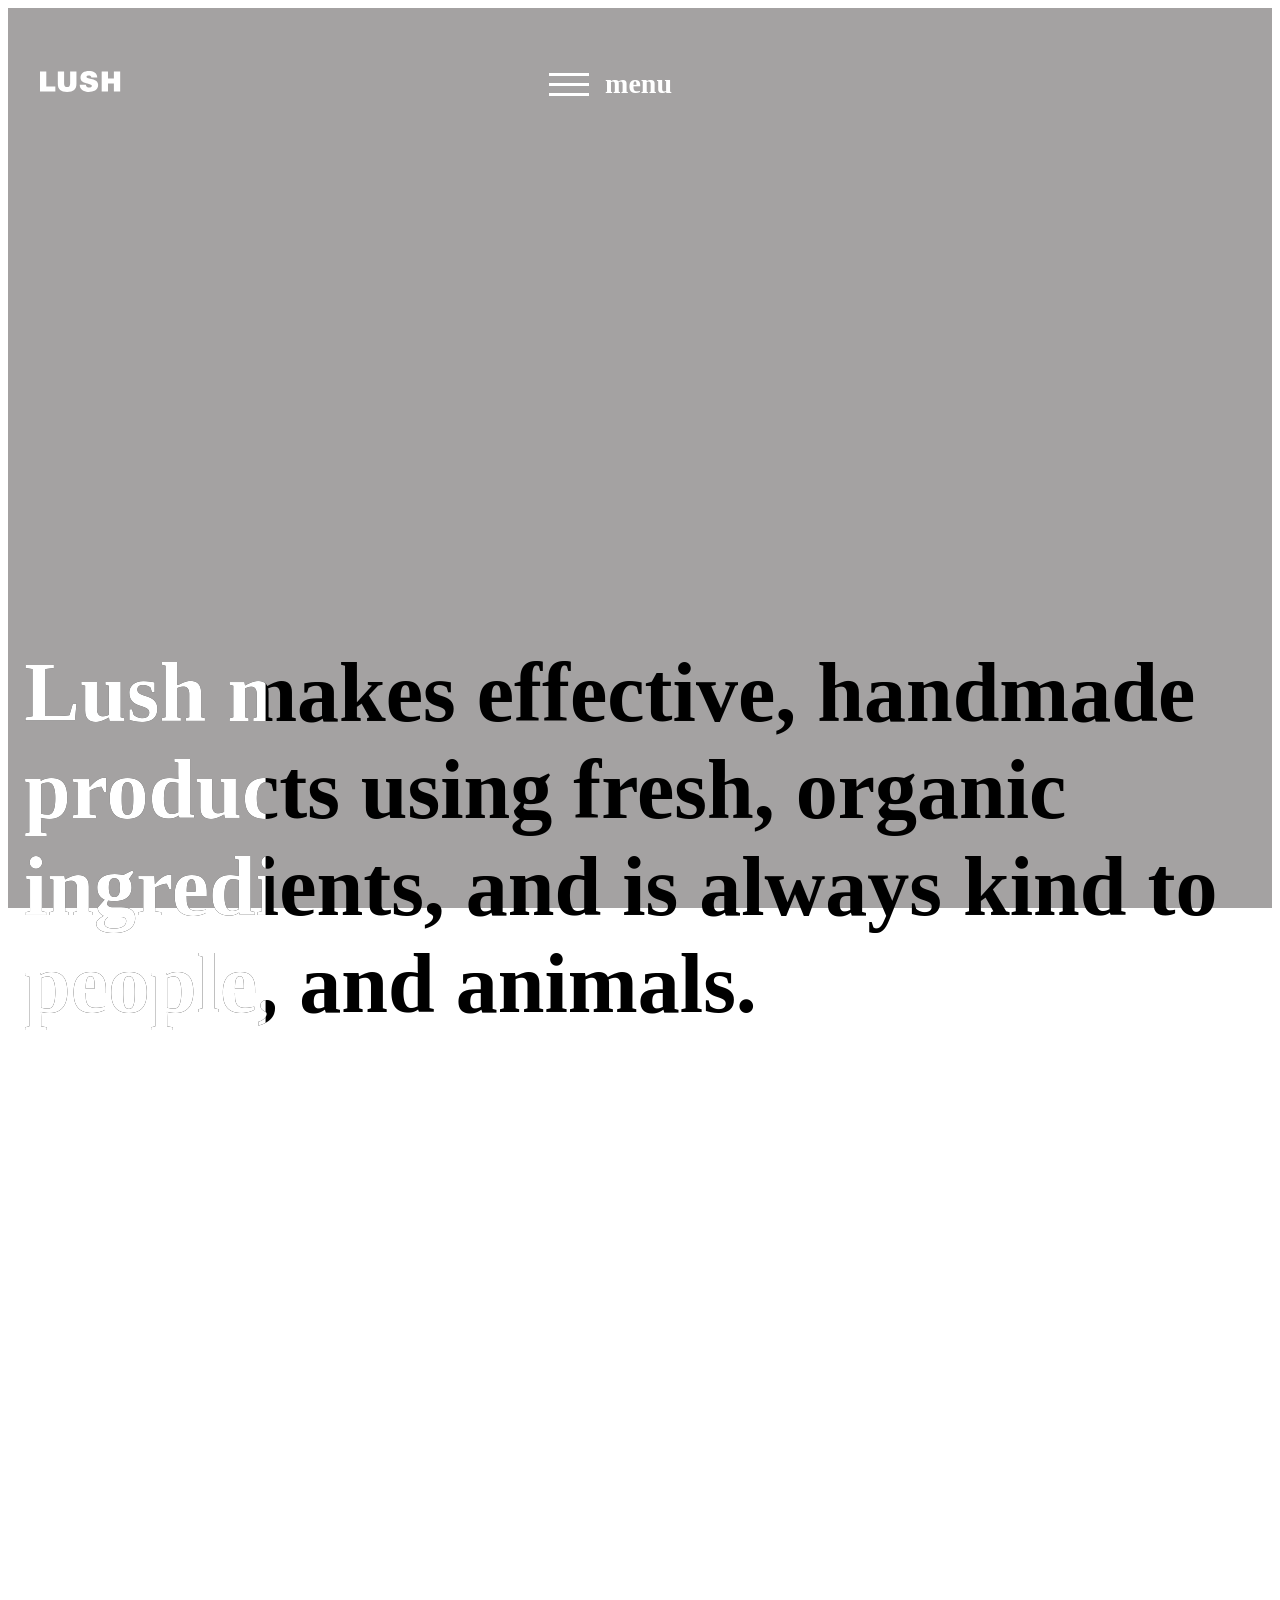
==== commit 433948a6: "실험실 수정" ====
--- a/실험실.html
+++ b/실험실.html
@@ -9,6 +9,7 @@
         body {
             height: 400vh;
         }
+
         .main_container {
             background-color: #a4a2a2;
             color: #fff;
@@ -195,25 +196,23 @@
 
     <script>
         const target = document.getElementById("main_typewriter");
-        const mainContainer = document.querySelector(".main_container");
 
         window.addEventListener("scroll", () => {
-            const sectionTop = mainContainer.offsetTop;
-            const sectionHeight = mainContainer.offsetHeight;
-            const scrollY = window.scrollY;
-
-            // 현재 메인 섹션 내에서의 스크롤 거리
-            const distanceScrolled = scrollY - sectionTop;
-
-            // 메인 섹션 내 스크롤 비율 (0 ~ 1 사이)
-            const scrollRatio = Math.min(Math.max(distanceScrolled / sectionHeight, 0), 1);
-
-            const acceleratedRatio = Math.min(scrollRatio * 2.0, 1);
-
-            // 백분율 계산 후 CSS 변수로 적용
-            const percent = acceleratedRatio * 100;
-            target.style.setProperty('--bg-fill', `${percent}%`);
+            const rect = target.getBoundingClientRect();
+            const windowHeight = window.innerHeight;
+
+            // 요소가 화면에 얼마나 보였는지 계산
+            let progress = (windowHeight - rect.top) / (rect.height + windowHeight);
+
+            // 0 ~ 1 사이로 고정
+            progress = Math.min(Math.max(progress, 0), 1);
+
+            // 채워지는 퍼센트
+            const percent = progress * 100;
+
+            target.style.setProperty("--bg-fill", `${percent}%`);
         });
+
     </script>
 </body>
 
